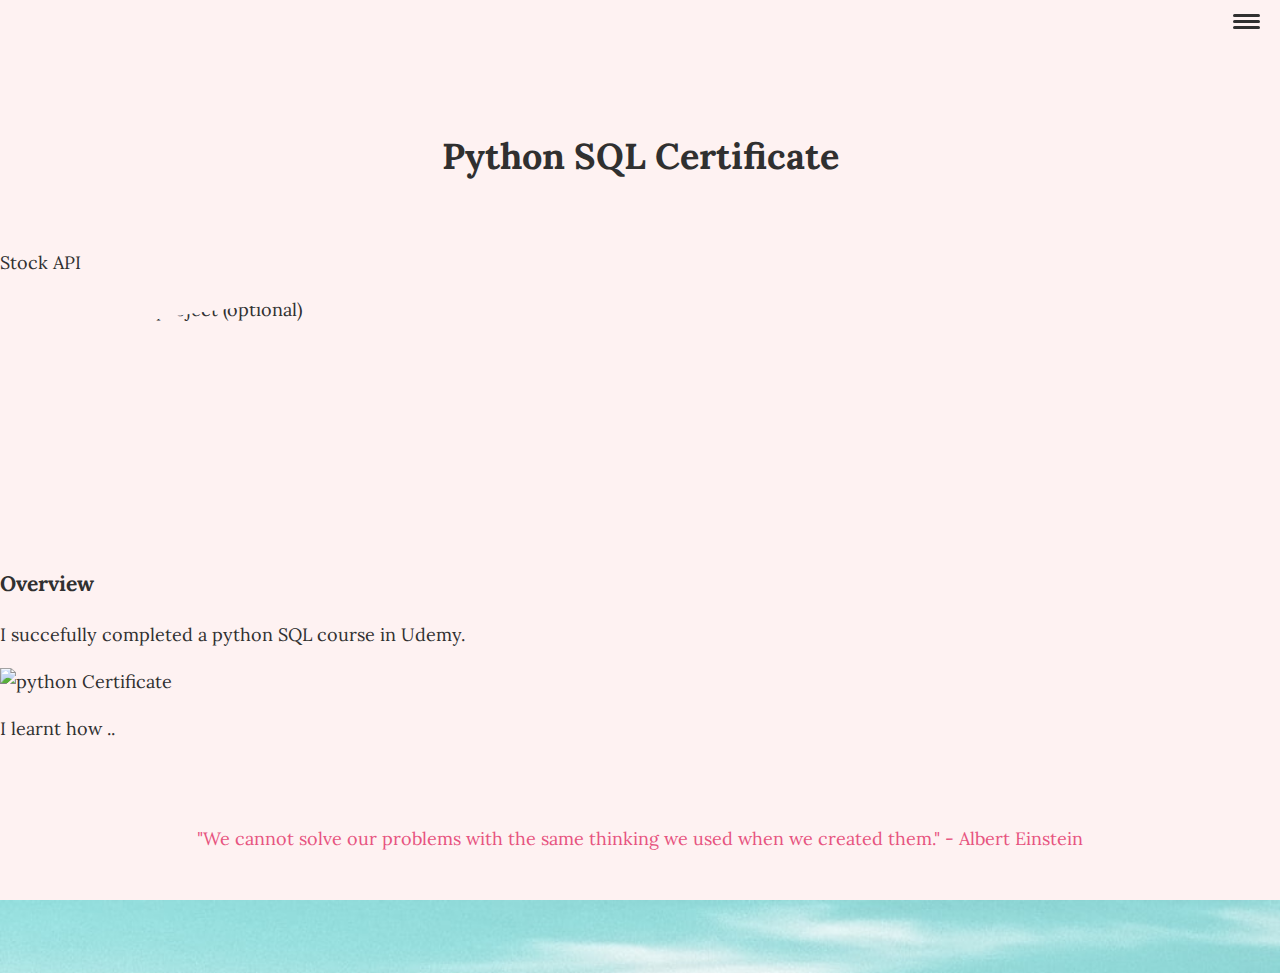
==== Portfolio1-items.html @ b0e118cb "fixed mt and py, creating new pf page-" ====
<!DOCTYPE html>
<html alng = "en">
    <head> 
        <meta charset ="UTF-8">
        <meta name = "viewport" content = "width=device-width, initial-scale = 1.0">
        <title> Onyinye's Website </title>
        <link rel = "stylesheet"
        href = "https://cdnjs.cloudflare.com/ajax/libs/normalize/7.0.0/normalize.min.css">
        <link rel = "stylesheet"
        href = "https://cdnjs.cloudflare.com/ajax/libs/font-awesome/5.11.2/css/all.css"
        integrity = "sha256-46qynGAkLSFpVbEBog43gvNhfrOj+BmwXdxFgVK/Kvc=" crossorigin = "anonymous" />

            <!-- Use your own fonts ajay-->
            <link href ="https://fonts.googleapis.com/css?family=Lora:400,700|Roboto+Slab:400,700&
            display=swap" rel = "stylesheet">

            <!--Linking my html webpage to css-->
            <link rel ="stylesheet" href = "css/style.css">

    </head>
    <body >
        <header>
            <!--Logo is basically a section that only takes the profile pic.-->
            <div class = "logo">
                <!---Insert pic here!-->
                <img src = "" alt = "" > <!--insert pic if you want ajay-->
            </div>
            <button class ="nav-toggle" aria-label = "toggle navigation">
                <span class = "hamburger"></span>
            </button>
            <nav class = "navigate">
                <ul class = "nav__list">
                    <li class = "nav__item"><a href = "index.html" class = "nav__link">Home</a></li>
                    <li class = "nav__item"><a href = "index.html#skills" class = "nav__link"> Skills</a></li>
                    <li class = "nav__item"><a href = "index.html#projects" class = "nav__link">Projects</a></li>
                    <li class = "nav__item"><a href = "index.html#contact" class = "nav__link"> Contact Me</a></li>
                </ul>
            </nav>

        </header>

        
        <section class = "intro">
            <h1 class = "section__title section__title--intro">
                Python SQL Certificate </strong>
            </h1>
            <p class = "section__subtitle section__subtitle--intro"> Stock API</p>
            <img src = "" alt = "intro image of project (optional)"  class ="intro__img">
        </section>

        <div class = "portfolio-item-individual">
            <p></p>
            
            <h3><strong> Overview</strong></h3>
            <p>
                I succefully completed a python SQL course in Udemy.
            </p>
            <img src = "" alt = "python Certificate">
            <p>
                I learnt how ..
            </p>

        </div>




        
        <!--Footer-->
        <!--Bringing social Icons into the Mix-->
        <footer class = "footer">
            <p>
                "We cannot solve our problems with the same thinking we used when
                 we created them." - Albert Einstein
            </p>
            <ul class = "social-list">
                <li class = "social-list__item">
                    <a class = "social-list__link" href = "mailto:ajokuchimdalu@gmail.com">
                        <i class = "fa fa-envelope"></i>
                    </a>
                </li>
                <li class = "social-list__item">
                    <a class = "social-list__link" href = "https://instagram.com/onyinyeajoku">
                        <i class = "fab fa-instagram"></i>
                    </a>
                </li>
                <li class = "social-list__item">
                    <a class = "social-list__link" href = "https://www.linkedin.com/in/onyinye-ajoku-8aa5a8233">
                        <i class = "fab fa-linkedin"></i>
                    </a>
                </li>
            </ul>
        </footer>


        <script src = "index.js"></script> 

    </body>
    
</html>
---- css/style.css ----
*
*::before,
::after {
    box-sizing: border-box;
}

/* Custom properties */
:root {
    --ff-primary: 'Lora', serif;
    --ff-secondary: 'Roboto Slab', serif;

    --fw-reg: 400;
    --fw-bold: 700;

    --clr-light: #fff;
    --clr-dark: #303030;
    --clr-vision: #fef2f2;
    --clr-accent: #cfd9df;
    --clr-ice: #16e0bd;
    --clr-darker-pink: #e75480;

    --fs-h1: 3rem;
    --fs-h2: 2.25rem;
    --fs-h3: 1.25rem;
    --fs-body: 1rem;

    --bs: 0.25em 0.25em 0.75em rgba(0,0,0,.25),
    0.125 0.125 0.25 rgba(0,0,0,0.15);
}

@media (min-width: 800px){
    :root {
        --fs-h1: 4.5rem;
        --fs-h2: 3.75rem;
        --fs-h3: 1.5rem;
        --fs-body: 1.125rem;
    }
}

html {
    scroll-behavior: smooth;
}

.section__title {
    margin-top: 1rem;
    margin-bottom: 0.75rem;
}

.section__title--intro {
    /*display: inline-block;*/
    height: auto;
    text-align: center;
    font-weight: var(--fw-bold);
    padding: 3rem;
    line-height: 1.5;
    margin-left: 1rem;
    margin-right: 1rem;
    color: var(--clr-dark);
    text-decoration: none;
    cursor: pointer;
    transition: all 1ms ease-in-out;
    position: relative;
}

.section__title--intro:hover{ color: var(--clr-darker-pink)}

.section__title--intro::before {
    content :" ";
    position: absolute;
    background: var(--clr-light);
    inset: 0;
    position: absolute;
    transform: scaleX(0);
    transform-origin: right;
    transition: transform 0.5s ease-in-out;
    z-index: -1;
}

.section__title--intro:hover::before {
    transform: scaleX(1);
    transform-origin: left;
}
.home {
    text-align: center;
}


/* Buttons */

.btn {
    display: inline-block;
    padding: .5em 2.5em;
    border-top: 2px solid #333;
    border-bottom: 2px solid #333;
    color: var(--clr-dark);
    text-decoration: none;
    cursor: pointer;
    font-size: .8rem;
    text-transform: uppercase; /* ensures all buttons are all capsized */
    letter-spacing: 2px;
    font-weight: var(--fw-bold);
    transition: all .25s;
    margin-bottom: 5em;
    text-align: center;
}

.btn:hover{
    letter-spacing: 15px;
}
/* General Styles */
body {

    background: var(--clr-vision);
    color: var(--clr-dark);
    margin: 0;
    font-family: var(--ff-primary);
    font-size: var(--fs-body);
    line-height: 1.6;
}

/* header */
header {
    display: flex;
    justify-content: space-between;
    padding: 1em;
}
.navigate {
    position: fixed;  /* removed it from fixed */
    background-color: var(--clr-accent);
    background-image: url(navigate_bg_img.jpg);
    background-size: cover;
    color: var(--clr-light);
    top: 0;
    bottom: 0;
    left: 0;
    right: 0;
    z-index: 100;

    transform: translateY(100%);
    transition: transform 250ms cubic-bezier(.5, 0, .5, 1);
}
.nav__list {
    list-style: none;
    display: flex;
    height: 100%;
    flex-direction: column;
    justify-content: space-evenly;
    align-items: center;
    margin: 0;
    padding: 0;
}

strong { font-weight: var(--fw-bold)}

:focus {
    outline: 3px solid var(--clr-accent);
    outline-offset: 3px;
}

.nav__item {
    cursor: pointer;
    padding: .5rem;
}

.nav__link {
    color: inherit;
    font-weight: var(--fw-bold);
    font-size: var(--fs-h2);
    text-decoration: none;
}

.nav__link:hover {
    color: var(--clr-darker-pink);
}

.nav-toggle {
    padding: .5em;
    background: transparent;
    border: 0;
    cursor: pointer;
    position: absolute;
    right: 1em;
    top: 1em;
    z-index: 1000;
}

.nav-open .navigate {
    transform: translateY(0);
}
.nav-open .nav-toggle {
    position: fixed;
}

/* when navigation bar is clicked, hamburger class */
.nav-open .hamburger {
    transform: rotate(.625turn);
}

.nav-open .hamburger::before {
    transform: rotate(90deg) translateX(-6px); /* makes the X symbol */
}

.nav-open .hamburger::after {
    opacity: 0;
}

.hamburger {
    display: block;
    position: relative;
}

.hamburger,
.hamburger::before,
.hamburger::after {
    background: var(--clr-dark);
    width: 2em;
    height: 3px;
    border-radius: 1em;
    transition: transform 250ms ease-in-out;
}

.hamburger::before { top: 6px; }
.hamburger::after { bottom: 6px;}

.hamburger::before,
.hamburger::after {
    content: '';
    position: absolute;
    left: 0;
    right: 0;
}

/* Intros */

.intro__img {
    width: auto;
    height: 250px;
    margin: auto;
    border-radius: 35%;
    box-shadow:var(--bs);
}


@media (max-width:  590px) {
    .intros {
        display: flex;
        flex-direction: column;
        align-items: center;
        margin-left: auto;
        margin-right: auto;
    }


}

@media (min-width: 600px) {
    .intro__container {
        display: flex;
        flex: 1;
        flex-direction: row;
        margin: 0 auto;
        justify-content: space-between;
    }
    .btn:hover{
        letter-spacing: 10px;
    }

    .intro__img {
        position: relative;
        display: block;
        flex-direction: row;
        margin-right: auto;
        margin-left: 1rem;
    }

}

/* Skills Section */

.my-skills {
    background-color: var(--clr-accent);
}
.section__title--skills {
    color: var(--clr-dark);
    position: relative;
    text-align: center;
}

.servicesText.card { 
    height: 280px;
    cursor: pointer;
}
.servicesIcon {
    font-size: 36px;
    text-align: center;
    width: 100%;
}
.card-title {
    text-align: center;
}

.card:hover .servicesIcon {
    color: var(--clr-ice);
}

.servicesText:hover {
    border: 1px solid var(--clr-ice);
}
.my-contact {
    background-color: var(--clr-accent);
    background-size: cover;
}

/* Projects Section */

.my-projects {
    background-color: var(--clr-vision);
}

/* Footer */

.footer {
    background: var(--clr-vision);
    color: var(--clr-darker-pink);  
    text-align: center;
    padding: 2.5em 0;
}


.footer a {
    color: inherit;
    text-decoration: none;
    font-size: var(--fs-h3);
}

.social-list {
    list-style: none;
    display: flex;
    justify-content: center;
    margin: 2em 0 0;
    padding: 0;
}

.social-list__item {
    margin: 0 .5em;
}

.social-list__link {
    padding: .5em;
}

/* Hovering */
.social-list__link:hover {
    opacity: .7;
}
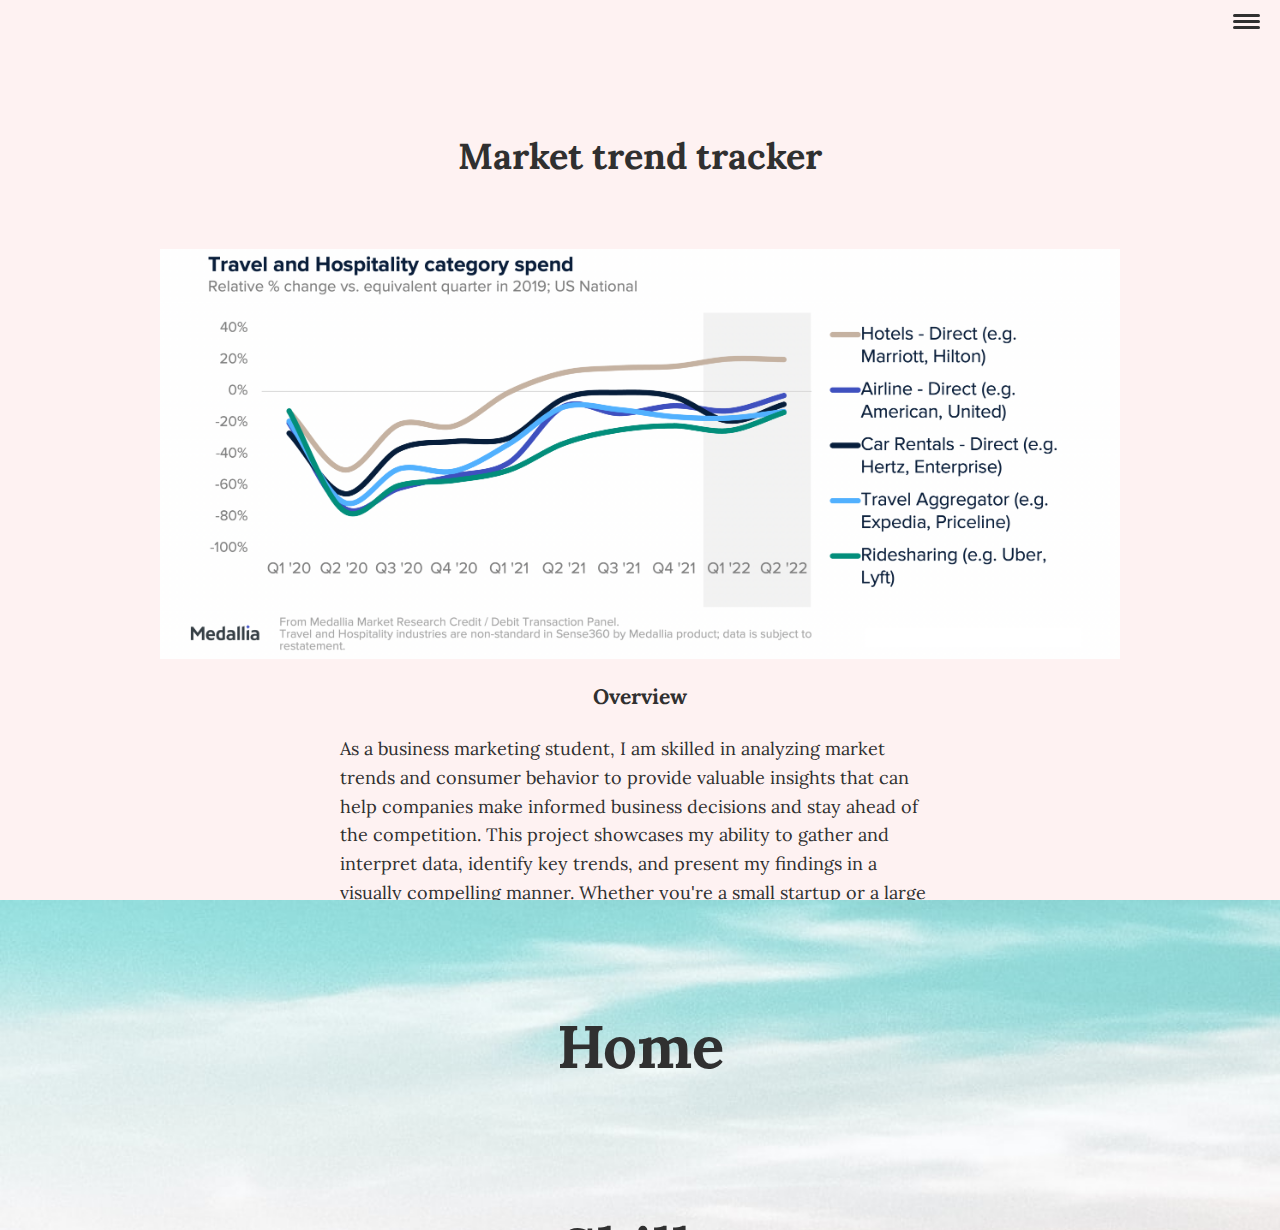
==== commit 751d5f23: "website update" ====
--- a/Portfolio1-items.html
+++ b/Portfolio1-items.html
@@ -42,23 +42,25 @@
         
         <section class = "intro">
             <h1 class = "section__title section__title--intro">
-                Python SQL Certificate </strong>
+                Market trend tracker</strong>
             </h1>
-            <p class = "section__subtitle section__subtitle--intro"> Stock API</p>
-            <img src = "" alt = "intro image of project (optional)"  class ="intro__img">
+            <p class = "section__subtitle section__subtitle--intro">  </p>
+            <img src = "images/project1(market-trend).png" alt = "intro image of project (optional)" class = "center">
         </section>
 
         <div class = "portfolio-item-individual">
             <p></p>
             
-            <h3><strong> Overview</strong></h3>
+            <h3><strong> Overview </strong></h3>
             <p>
-                I succefully completed a python SQL course in Udemy.
+                As a business marketing student, I am skilled in analyzing market trends and consumer behavior to provide valuable insights that can help companies make informed business decisions and stay ahead of the competition. This project showcases my ability to gather and interpret data, identify key trends, and present my findings in a visually compelling manner. Whether you're a small startup or a large corporation, I can help you stay ahead of the curve and make the most of your marketing efforts.
             </p>
+            <!--
             <img src = "" alt = "python Certificate">
             <p>
                 I learnt how ..
             </p>
+            -->
 
         </div>
 
@@ -70,8 +72,7 @@
         <!--Bringing social Icons into the Mix-->
         <footer class = "footer">
             <p>
-                "We cannot solve our problems with the same thinking we used when
-                 we created them." - Albert Einstein
+                "Innovation distinguishes between a leader and a follower." - Steve Jobs
             </p>
             <ul class = "social-list">
                 <li class = "social-list__item">
--- a/css/style.css
+++ b/css/style.css
@@ -129,7 +129,7 @@
     background-color: var(--clr-accent);
     background-image: url(navigate_bg_img.jpg);
     background-size: cover;
-    color: var(--clr-light);
+    color: var(--clr-dark);
     top: 0;
     bottom: 0;
     left: 0;
@@ -299,6 +299,7 @@
     text-align: center;
 }
 
+
 .card:hover .servicesIcon {
     color: var(--clr-ice);
 }
@@ -317,6 +318,59 @@
     background-color: var(--clr-vision);
 }
 
+.portfolio-item-individual {
+    padding: 0 2em 2em;
+    max-width: 1000px;
+    margin: 0 auto;
+}
+
+.portfolio-item-individual h3 {
+    text-align: center;
+}
+
+.portfolio-item-individual p {
+    max-width: 600px;
+    margin-left: auto;
+    margin-right: auto;
+}
+
+.center {
+    display: flex;
+    flex-direction: column;
+    margin-left: auto;
+    margin-right: auto;
+    width: 75%;
+}
+
+/* Review Section */
+
+.customer-review-image {
+    width: 50px;
+    height: 50px;
+    object-fit: cover;
+    border-radius: 50%;
+    float: left;    
+    margin-right: 10px;
+      
+}
+
+.review-title {
+    animation: bounce 2s infinite;
+  }
+  
+  @keyframes bounce {
+    0%, 20%, 50%, 80%, 100% {
+      transform: translateY(0);
+    }
+    40% {
+      transform: translateY(-20px);
+    }
+    60% {
+      transform: translateY(-10px);
+    }
+  }
+  
+  
 /* Footer */
 
 .footer {
@@ -326,6 +380,14 @@
     padding: 2.5em 0;
 }
 
+@keyframes zoomIn {
+    from {
+      transform: scale(0);
+    }
+    to {
+      transform: scale(1);
+    }
+  }
 
 .footer a {
     color: inherit;
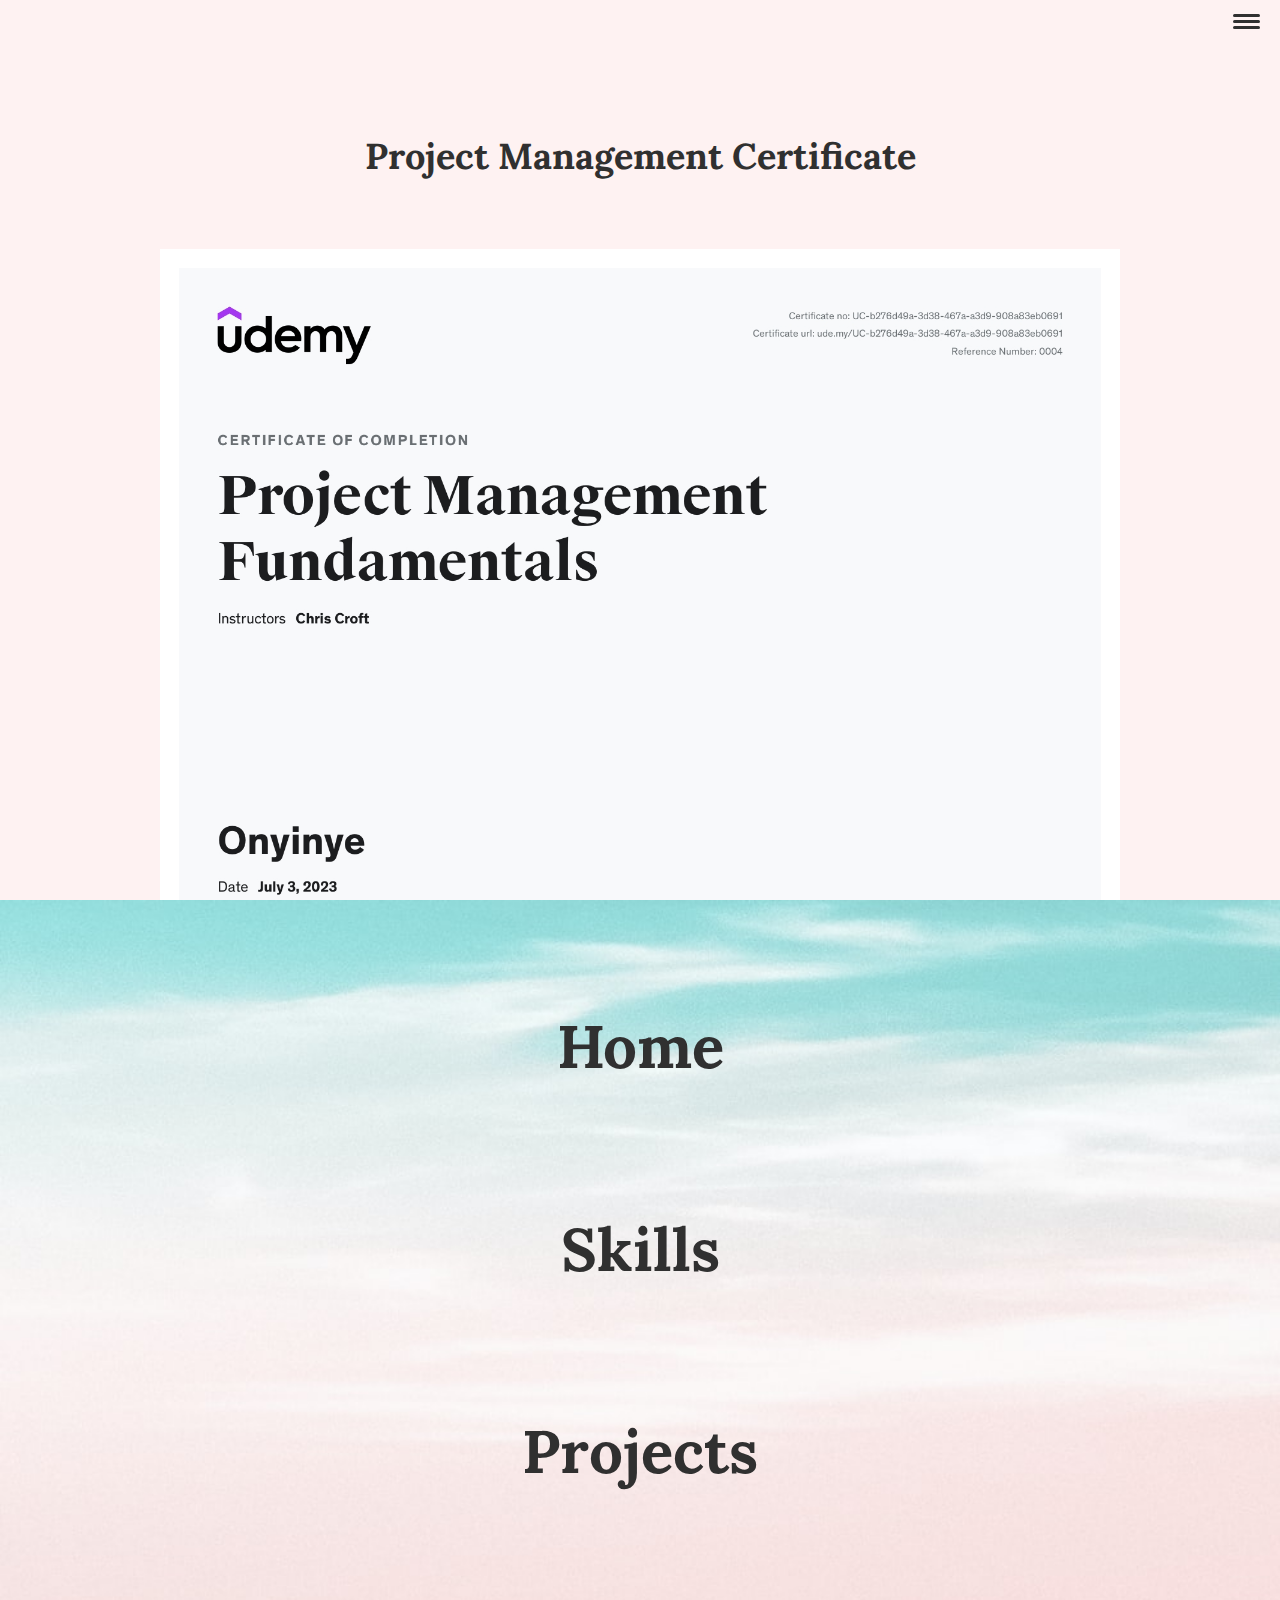
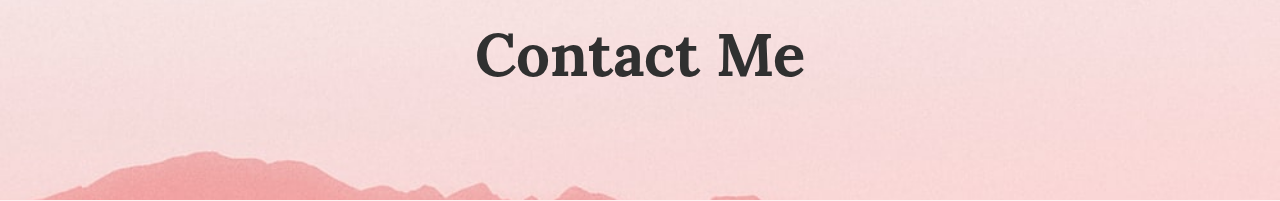
==== commit 0a7f301d: "Project Managemtn certificate addition" ====
--- a/Portfolio1-items.html
+++ b/Portfolio1-items.html
@@ -42,10 +42,10 @@
         
         <section class = "intro">
             <h1 class = "section__title section__title--intro">
-                Market trend tracker</strong>
+                Project Management Certificate</strong>
             </h1>
             <p class = "section__subtitle section__subtitle--intro">  </p>
-            <img src = "images/project1(market-trend).png" alt = "intro image of project (optional)" class = "center">
+            <img src = "images/Project-Managment-Certificate.jpg" alt = "intro image of project (optional)" class = "center">
         </section>
 
         <div class = "portfolio-item-individual">
@@ -53,14 +53,16 @@
             
             <h3><strong> Overview </strong></h3>
             <p>
-                As a business marketing student, I am skilled in analyzing market trends and consumer behavior to provide valuable insights that can help companies make informed business decisions and stay ahead of the competition. This project showcases my ability to gather and interpret data, identify key trends, and present my findings in a visually compelling manner. Whether you're a small startup or a large corporation, I can help you stay ahead of the curve and make the most of your marketing efforts.
+                I am excited to share with you my recent achievement of obtaining a Project Management Certificate. This valuable certification has equipped me with a strong foundation in project management principles and practices, enabling me to drive successful project outcomes.
+                
+                <p>
+                Throughout my certificate program, I immersed myself in a comprehensive curriculum that covered various facets of project management. From project initiation and planning to execution, monitoring, and closure, I have gained expertise in every stage of the project lifecycle.
+                </p>
+
+                <p>
+                The certificate program provided me with in-depth knowledge and practical skills in areas such as project scope management, time and cost management, quality assurance, risk assessment, and stakeholder engagement. I have honed my ability to effectively lead teams, allocate resources efficiently, mitigate risks, and ensure project deliverables align with organizational goals.
+                </p>
             </p>
-            <!--
-            <img src = "" alt = "python Certificate">
-            <p>
-                I learnt how ..
-            </p>
-            -->
 
         </div>
 
